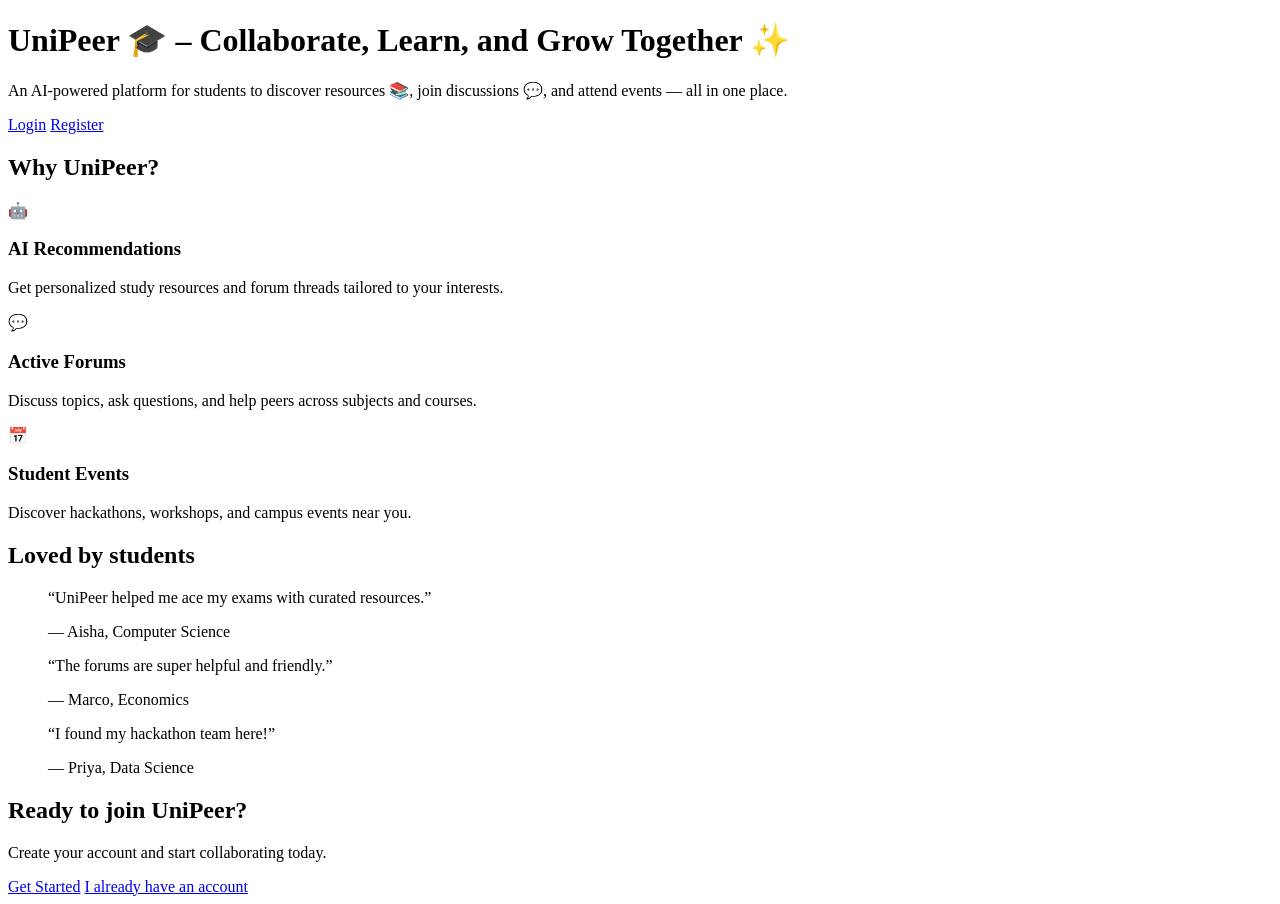
==== frontend/index.html @ 350e987a "feat: Add base frontend structure and styling Co-authored-by: 2205547 <2205547@students.kcau.ac.ke>" ====
<!DOCTYPE html>
<html lang="en" data-theme="light">
<head>
  <meta charset="UTF-8" />
  <meta name="viewport" content="width=device-width, initial-scale=1.0" />
  <title>UniPeer – AI-Powered Student Collaboration Platform</title>
  <link rel="preconnect" href="https://fonts.googleapis.com">
  <link rel="preconnect" href="https://fonts.gstatic.com" crossorigin>
  <link href="https://fonts.googleapis.com/css2?family=Inter:wght@300;400;500;600;700;800&family=Poppins:wght@300;400;500;600;700;800&display=swap" rel="stylesheet">
  <link rel="stylesheet" href="/assets/css/main.css" />
  <link rel="stylesheet" href="/assets/css/components.css" />
  <link rel="stylesheet" href="/assets/css/responsive.css" />
</head>
<body>
  <div id="navbar-root" data-component="/components/navbar.html"></div>

  <header class="hero">
    <div class="container">
      <div class="hero-content">
        <h1>UniPeer 🎓 – Collaborate, Learn, and Grow Together ✨</h1>
        <p class="subtitle">An AI-powered platform for students to discover resources 📚, join discussions 💬, and attend events — all in one place.</p>
        <div class="hero-cta">
          <a class="btn btn-primary" href="/auth/login.html">Login</a>
          <a class="btn btn-accent" href="/auth/register.html">Register</a>
        </div>
      </div>
      <div class="hero-visual" aria-hidden="true">
        <div class="blob blob-1"></div>
        <div class="blob blob-2"></div>
        <div class="blob blob-3"></div>
      </div>
    </div>
  </header>

  <main>
    <section class="features section">
      <div class="container">
        <h2 class="section-title">Why UniPeer?</h2>
        <div class="grid grid-3">
          <div class="card feature">
            <div class="icon">🤖</div>
            <h3>AI Recommendations</h3>
            <p>Get personalized study resources and forum threads tailored to your interests.</p>
          </div>
          <div class="card feature">
            <div class="icon">💬</div>
            <h3>Active Forums</h3>
            <p>Discuss topics, ask questions, and help peers across subjects and courses.</p>
          </div>
          <div class="card feature">
            <div class="icon">📅</div>
            <h3>Student Events</h3>
            <p>Discover hackathons, workshops, and campus events near you.</p>
          </div>
        </div>
      </div>
    </section>

    <section class="testimonials section alt">
      <div class="container">
        <h2 class="section-title">Loved by students</h2>
        <div class="grid grid-3">
          <blockquote class="card quote">
            <p>“UniPeer helped me ace my exams with curated resources.”</p>
            <footer>— Aisha, Computer Science</footer>
          </blockquote>
          <blockquote class="card quote">
            <p>“The forums are super helpful and friendly.”</p>
            <footer>— Marco, Economics</footer>
          </blockquote>
          <blockquote class="card quote">
            <p>“I found my hackathon team here!”</p>
            <footer>— Priya, Data Science</footer>
          </blockquote>
        </div>
      </div>
    </section>

    <section class="cta-banner section">
      <div class="container center">
        <h2>Ready to join UniPeer?</h2>
        <p>Create your account and start collaborating today.</p>
        <div>
          <a class="btn btn-primary" href="/auth/register.html">Get Started</a>
          <a class="btn btn-secondary" href="/auth/login.html">I already have an account</a>
        </div>
      </div>
    </section>
  </main>

  <div id="footer-root" data-component="/components/footer.html"></div>

  <script src="/assets/js/utils.js"></script>
  <script src="/assets/js/api.js"></script>
  <script src="/assets/js/auth.js"></script>
</body>
</html>
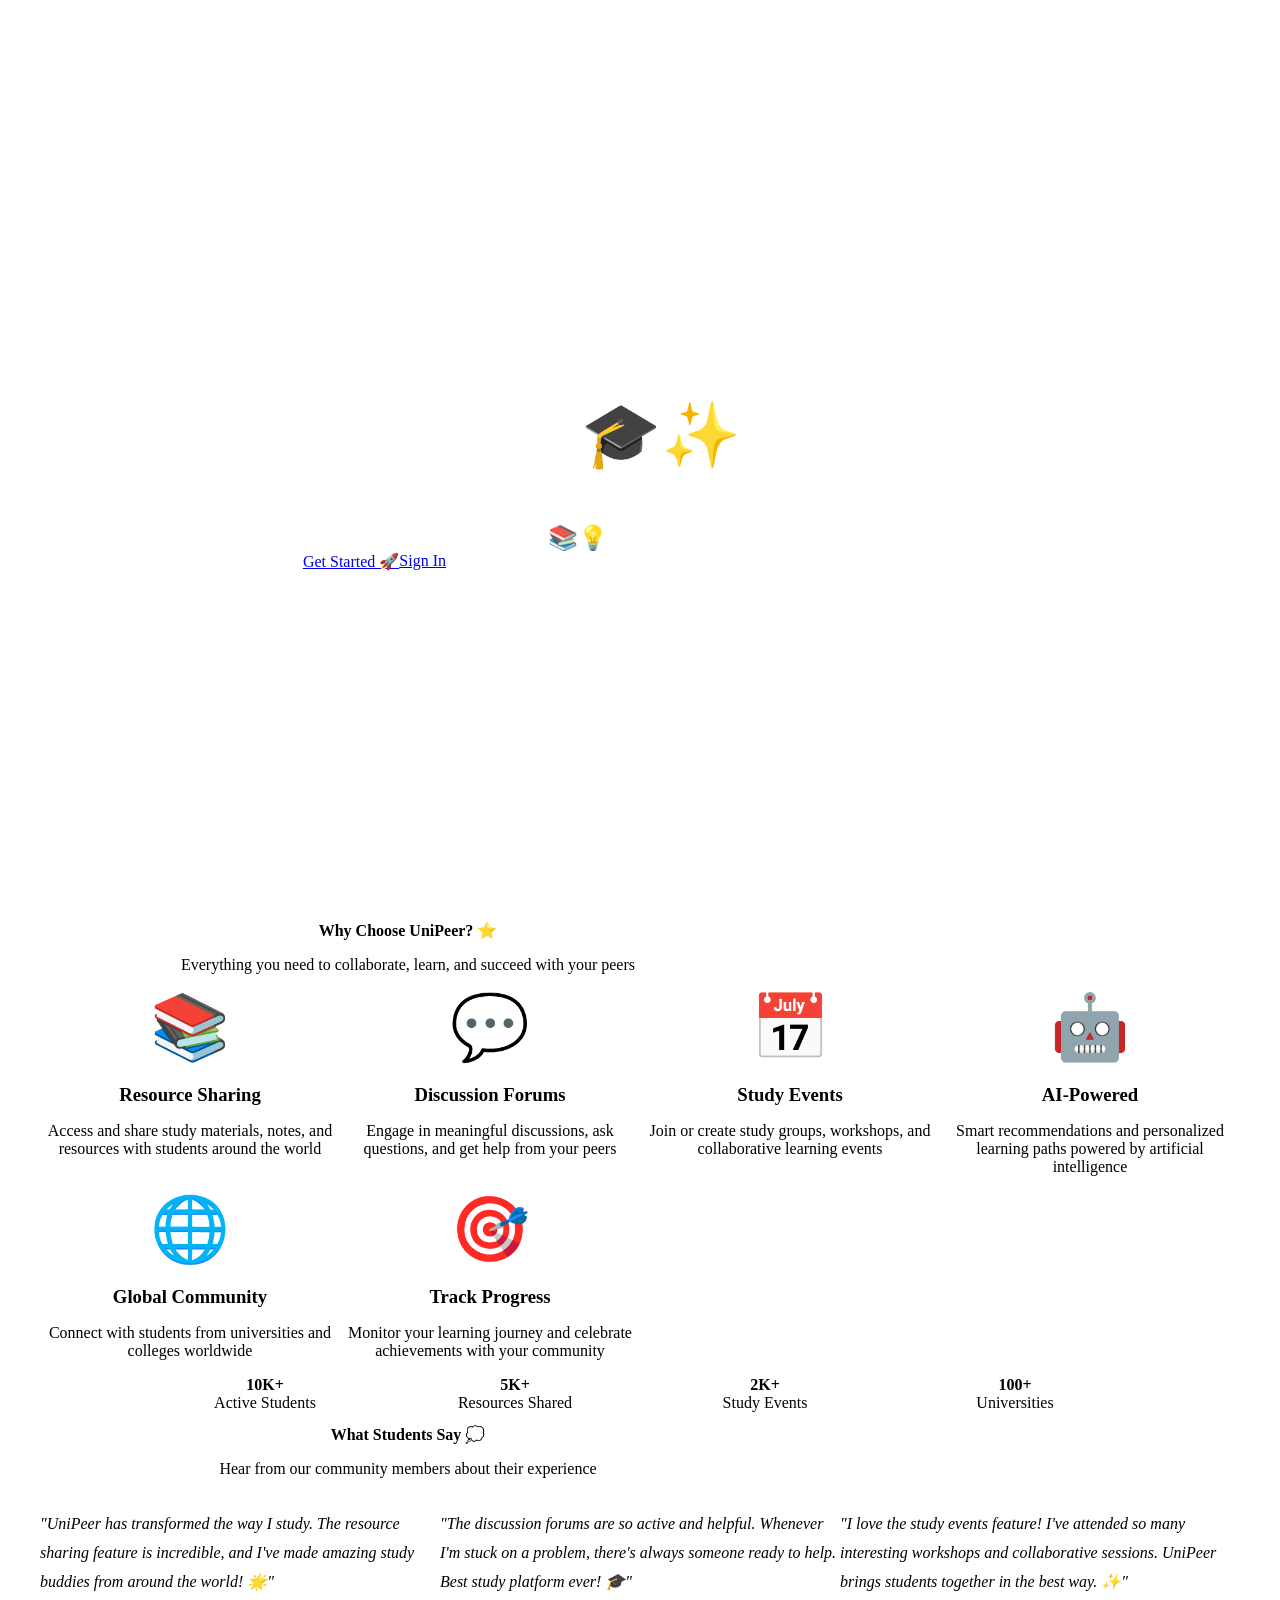
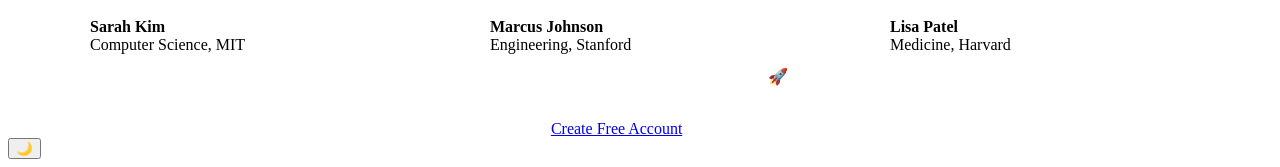
==== commit 92dbbe2f: "feat: Add project documentation and structure Co-authored-by: 2205547 <2205547@students.kcau.ac.ke>" ====
--- a/frontend/index.html
+++ b/frontend/index.html
@@ -1,97 +1,395 @@
 <!DOCTYPE html>
-<html lang="en" data-theme="light">
+<html lang="en">
 <head>
-  <meta charset="UTF-8" />
-  <meta name="viewport" content="width=device-width, initial-scale=1.0" />
-  <title>UniPeer – AI-Powered Student Collaboration Platform</title>
-  <link rel="preconnect" href="https://fonts.googleapis.com">
-  <link rel="preconnect" href="https://fonts.gstatic.com" crossorigin>
-  <link href="https://fonts.googleapis.com/css2?family=Inter:wght@300;400;500;600;700;800&family=Poppins:wght@300;400;500;600;700;800&display=swap" rel="stylesheet">
-  <link rel="stylesheet" href="/assets/css/main.css" />
-  <link rel="stylesheet" href="/assets/css/components.css" />
-  <link rel="stylesheet" href="/assets/css/responsive.css" />
+    <meta charset="UTF-8">
+    <meta name="viewport" content="width=device-width, initial-scale=1.0">
+    <meta name="description" content="UniPeer - AI-Powered Student Collaboration Platform">
+    <title>UniPeer - AI-Powered Student Collaboration</title>
+    
+    <!-- Stylesheets -->
+    <link rel="stylesheet" href="/assets/css/main.css">
+    <link rel="stylesheet" href="/assets/css/components.css">
+    <link rel="stylesheet" href="/assets/css/responsive.css">
+    
+    <style>
+        /* Landing Page Specific Styles */
+        .hero {
+            min-height: 100vh;
+            display: flex;
+            align-items: center;
+            background: linear-gradient(135deg, var(--primary-color) 0%, var(--secondary-color) 100%);
+            color: white;
+            position: relative;
+            overflow: hidden;
+        }
+        
+        .hero::before {
+            content: '';
+            position: absolute;
+            top: 0;
+            left: 0;
+            right: 0;
+            bottom: 0;
+            background: radial-gradient(circle, rgba(255, 255, 255, 0.1) 1px, transparent 1px);
+            background-size: 50px 50px;
+            animation: moveBackground 20s linear infinite;
+        }
+        
+        .hero-content {
+            position: relative;
+            z-index: 1;
+            text-align: center;
+            padding: var(--spacing-2xl);
+        }
+        
+        .hero h1 {
+            font-size: clamp(2rem, 5vw, 4rem);
+            margin-bottom: var(--spacing-lg);
+            color: white;
+        }
+        
+        .hero p {
+            font-size: clamp(1rem, 2vw, 1.5rem);
+            margin-bottom: var(--spacing-2xl);
+            color: rgba(255, 255, 255, 0.9);
+            max-width: 700px;
+            margin-left: auto;
+            margin-right: auto;
+        }
+        
+        .hero-buttons {
+            display: flex;
+            gap: var(--spacing-lg);
+            justify-content: center;
+            flex-wrap: wrap;
+        }
+        
+        .hero-buttons .btn {
+            font-size: var(--font-size-lg);
+            padding: var(--spacing-lg) var(--spacing-2xl);
+            box-shadow: var(--shadow-xl);
+        }
+        
+        .features {
+            padding: var(--spacing-2xl) var(--spacing-lg);
+            background-color: var(--bg-secondary);
+        }
+        
+        .section-intro {
+            text-align: center;
+            max-width: 800px;
+            margin: 0 auto var(--spacing-2xl);
+        }
+        
+        .section-intro h2 {
+            font-size: var(--font-size-3xl);
+            margin-bottom: var(--spacing-md);
+        }
+        
+        .features-grid {
+            display: grid;
+            grid-template-columns: repeat(auto-fit, minmax(280px, 1fr));
+            gap: var(--spacing-2xl);
+            max-width: 1200px;
+            margin: 0 auto;
+        }
+        
+        .feature-card {
+            background-color: var(--bg-primary);
+            padding: var(--spacing-2xl);
+            border-radius: var(--radius-xl);
+            text-align: center;
+            box-shadow: var(--shadow-md);
+            transition: all var(--transition-base);
+        }
+        
+        .feature-card:hover {
+            transform: translateY(-10px);
+            box-shadow: var(--shadow-xl);
+        }
+        
+        .feature-icon {
+            font-size: 4rem;
+            margin-bottom: var(--spacing-lg);
+        }
+        
+        .feature-card h3 {
+            color: var(--text-primary);
+            margin-bottom: var(--spacing-md);
+        }
+        
+        .feature-card p {
+            color: var(--text-secondary);
+        }
+        
+        .testimonials {
+            padding: var(--spacing-2xl) var(--spacing-lg);
+            background-color: var(--bg-primary);
+        }
+        
+        .testimonials-grid {
+            display: grid;
+            grid-template-columns: repeat(auto-fit, minmax(300px, 1fr));
+            gap: var(--spacing-xl);
+            max-width: 1200px;
+            margin: 0 auto;
+        }
+        
+        .testimonial-card {
+            background-color: var(--bg-secondary);
+            padding: var(--spacing-xl);
+            border-radius: var(--radius-lg);
+            border-left: 4px solid var(--primary-color);
+        }
+        
+        .testimonial-text {
+            color: var(--text-secondary);
+            font-style: italic;
+            margin-bottom: var(--spacing-lg);
+            line-height: 1.8;
+        }
+        
+        .testimonial-author {
+            display: flex;
+            align-items: center;
+            gap: var(--spacing-md);
+        }
+        
+        .author-avatar {
+            width: 50px;
+            height: 50px;
+            border-radius: var(--radius-full);
+            background: linear-gradient(135deg, var(--primary-color), var(--secondary-color));
+            display: flex;
+            align-items: center;
+            justify-content: center;
+            color: white;
+            font-weight: 600;
+        }
+        
+        .author-info h4 {
+            margin-bottom: var(--spacing-xs);
+            color: var(--text-primary);
+        }
+        
+        .author-info p {
+            font-size: var(--font-size-sm);
+            color: var(--text-muted);
+            margin: 0;
+        }
+        
+        .cta-section {
+            padding: var(--spacing-2xl) var(--spacing-lg);
+            background: linear-gradient(135deg, var(--primary-color) 0%, var(--secondary-color) 100%);
+            color: white;
+            text-align: center;
+        }
+        
+        .cta-section h2 {
+            font-size: var(--font-size-3xl);
+            margin-bottom: var(--spacing-md);
+            color: white;
+        }
+        
+        .cta-section p {
+            font-size: var(--font-size-lg);
+            margin-bottom: var(--spacing-2xl);
+            color: rgba(255, 255, 255, 0.9);
+        }
+        
+        .stats-section {
+            padding: var(--spacing-2xl) var(--spacing-lg);
+            background-color: var(--bg-secondary);
+        }
+        
+        .stats-container {
+            display: grid;
+            grid-template-columns: repeat(auto-fit, minmax(200px, 1fr));
+            gap: var(--spacing-xl);
+            max-width: 1000px;
+            margin: 0 auto;
+        }
+        
+        .stat-item {
+            text-align: center;
+        }
+        
+        .stat-number {
+            font-size: var(--font-size-4xl);
+            font-weight: 700;
+            color: var(--primary-color);
+            margin-bottom: var(--spacing-sm);
+        }
+        
+        .stat-label {
+            color: var(--text-secondary);
+            font-weight: 500;
+        }
+    </style>
 </head>
 <body>
-  <div id="navbar-root" data-component="/components/navbar.html"></div>
-
-  <header class="hero">
-    <div class="container">
-      <div class="hero-content">
-        <h1>UniPeer 🎓 – Collaborate, Learn, and Grow Together ✨</h1>
-        <p class="subtitle">An AI-powered platform for students to discover resources 📚, join discussions 💬, and attend events — all in one place.</p>
-        <div class="hero-cta">
-          <a class="btn btn-primary" href="/auth/login.html">Login</a>
-          <a class="btn btn-accent" href="/auth/register.html">Register</a>
-        </div>
-      </div>
-      <div class="hero-visual" aria-hidden="true">
-        <div class="blob blob-1"></div>
-        <div class="blob blob-2"></div>
-        <div class="blob blob-3"></div>
-      </div>
-    </div>
-  </header>
-
-  <main>
-    <section class="features section">
-      <div class="container">
-        <h2 class="section-title">Why UniPeer?</h2>
-        <div class="grid grid-3">
-          <div class="card feature">
-            <div class="icon">🤖</div>
-            <h3>AI Recommendations</h3>
-            <p>Get personalized study resources and forum threads tailored to your interests.</p>
-          </div>
-          <div class="card feature">
-            <div class="icon">💬</div>
-            <h3>Active Forums</h3>
-            <p>Discuss topics, ask questions, and help peers across subjects and courses.</p>
-          </div>
-          <div class="card feature">
-            <div class="icon">📅</div>
-            <h3>Student Events</h3>
-            <p>Discover hackathons, workshops, and campus events near you.</p>
-          </div>
-        </div>
-      </div>
-    </section>
-
-    <section class="testimonials section alt">
-      <div class="container">
-        <h2 class="section-title">Loved by students</h2>
-        <div class="grid grid-3">
-          <blockquote class="card quote">
-            <p>“UniPeer helped me ace my exams with curated resources.”</p>
-            <footer>— Aisha, Computer Science</footer>
-          </blockquote>
-          <blockquote class="card quote">
-            <p>“The forums are super helpful and friendly.”</p>
-            <footer>— Marco, Economics</footer>
-          </blockquote>
-          <blockquote class="card quote">
-            <p>“I found my hackathon team here!”</p>
-            <footer>— Priya, Data Science</footer>
-          </blockquote>
-        </div>
-      </div>
-    </section>
-
-    <section class="cta-banner section">
-      <div class="container center">
-        <h2>Ready to join UniPeer?</h2>
-        <p>Create your account and start collaborating today.</p>
-        <div>
-          <a class="btn btn-primary" href="/auth/register.html">Get Started</a>
-          <a class="btn btn-secondary" href="/auth/login.html">I already have an account</a>
-        </div>
-      </div>
-    </section>
-  </main>
-
-  <div id="footer-root" data-component="/components/footer.html"></div>
-
-  <script src="/assets/js/utils.js"></script>
-  <script src="/assets/js/api.js"></script>
-  <script src="/assets/js/auth.js"></script>
+    <!-- Hero Section -->
+    <section class="hero">
+        <div class="hero-content container">
+            <h1>Welcome to UniPeer 🎓✨</h1>
+            <p>AI-Powered Student Collaboration Platform connecting students worldwide for better learning experiences 📚💡</p>
+            <div class="hero-buttons">
+                <a href="/auth/register.html" class="btn btn-accent">Get Started 🚀</a>
+                <a href="/auth/login.html" class="btn btn-outline">Sign In</a>
+            </div>
+        </div>
+    </section>
+    
+    <!-- Features Section -->
+    <section class="features">
+        <div class="container">
+            <div class="section-intro">
+                <h2>Why Choose UniPeer? ⭐</h2>
+                <p>Everything you need to collaborate, learn, and succeed with your peers</p>
+            </div>
+            
+            <div class="features-grid">
+                <div class="feature-card">
+                    <div class="feature-icon">📚</div>
+                    <h3>Resource Sharing</h3>
+                    <p>Access and share study materials, notes, and resources with students around the world</p>
+                </div>
+                
+                <div class="feature-card">
+                    <div class="feature-icon">💬</div>
+                    <h3>Discussion Forums</h3>
+                    <p>Engage in meaningful discussions, ask questions, and get help from your peers</p>
+                </div>
+                
+                <div class="feature-card">
+                    <div class="feature-icon">📅</div>
+                    <h3>Study Events</h3>
+                    <p>Join or create study groups, workshops, and collaborative learning events</p>
+                </div>
+                
+                <div class="feature-card">
+                    <div class="feature-icon">🤖</div>
+                    <h3>AI-Powered</h3>
+                    <p>Smart recommendations and personalized learning paths powered by artificial intelligence</p>
+                </div>
+                
+                <div class="feature-card">
+                    <div class="feature-icon">🌐</div>
+                    <h3>Global Community</h3>
+                    <p>Connect with students from universities and colleges worldwide</p>
+                </div>
+                
+                <div class="feature-card">
+                    <div class="feature-icon">🎯</div>
+                    <h3>Track Progress</h3>
+                    <p>Monitor your learning journey and celebrate achievements with your community</p>
+                </div>
+            </div>
+        </div>
+    </section>
+    
+    <!-- Stats Section -->
+    <section class="stats-section">
+        <div class="container">
+            <div class="stats-container">
+                <div class="stat-item">
+                    <div class="stat-number">10K+</div>
+                    <div class="stat-label">Active Students</div>
+                </div>
+                <div class="stat-item">
+                    <div class="stat-number">5K+</div>
+                    <div class="stat-label">Resources Shared</div>
+                </div>
+                <div class="stat-item">
+                    <div class="stat-number">2K+</div>
+                    <div class="stat-label">Study Events</div>
+                </div>
+                <div class="stat-item">
+                    <div class="stat-number">100+</div>
+                    <div class="stat-label">Universities</div>
+                </div>
+            </div>
+        </div>
+    </section>
+    
+    <!-- Testimonials Section -->
+    <section class="testimonials">
+        <div class="container">
+            <div class="section-intro">
+                <h2>What Students Say 💭</h2>
+                <p>Hear from our community members about their experience</p>
+            </div>
+            
+            <div class="testimonials-grid">
+                <div class="testimonial-card">
+                    <p class="testimonial-text">"UniPeer has transformed the way I study. The resource sharing feature is incredible, and I've made amazing study buddies from around the world! 🌟"</p>
+                    <div class="testimonial-author">
+                        <div class="author-avatar">SK</div>
+                        <div class="author-info">
+                            <h4>Sarah Kim</h4>
+                            <p>Computer Science, MIT</p>
+                        </div>
+                    </div>
+                </div>
+                
+                <div class="testimonial-card">
+                    <p class="testimonial-text">"The discussion forums are so active and helpful. Whenever I'm stuck on a problem, there's always someone ready to help. Best study platform ever! 🎓"</p>
+                    <div class="testimonial-author">
+                        <div class="author-avatar">MJ</div>
+                        <div class="author-info">
+                            <h4>Marcus Johnson</h4>
+                            <p>Engineering, Stanford</p>
+                        </div>
+                    </div>
+                </div>
+                
+                <div class="testimonial-card">
+                    <p class="testimonial-text">"I love the study events feature! I've attended so many interesting workshops and collaborative sessions. UniPeer brings students together in the best way. ✨"</p>
+                    <div class="testimonial-author">
+                        <div class="author-avatar">LP</div>
+                        <div class="author-info">
+                            <h4>Lisa Patel</h4>
+                            <p>Medicine, Harvard</p>
+                        </div>
+                    </div>
+                </div>
+            </div>
+        </div>
+    </section>
+    
+    <!-- CTA Section -->
+    <section class="cta-section">
+        <div class="container">
+            <h2>Ready to Start Your Learning Journey? 🚀</h2>
+            <p>Join thousands of students collaborating and succeeding together</p>
+            <div class="hero-buttons">
+                <a href="/auth/register.html" class="btn btn-accent">Create Free Account</a>
+                <a href="/auth/login.html" class="btn btn-outline" style="border-color: white; color: white;">Sign In</a>
+            </div>
+        </div>
+    </section>
+    
+    <!-- Footer -->
+    <div id="footer-container"></div>
+    
+    <!-- Dark Mode Toggle -->
+    <button class="theme-toggle" onclick="toggleDarkMode()" aria-label="Toggle dark mode">
+        🌙
+    </button>
+    
+    <!-- Scripts -->
+    <script src="/assets/js/api.js"></script>
+    <script src="/assets/js/auth.js"></script>
+    <script src="/assets/js/utils.js"></script>
+    
+    <script>
+        // Load footer
+        loadComponent('/components/footer.html', '#footer-container');
+        
+        // Redirect to dashboard if already authenticated
+        if (authManager.isAuthenticated()) {
+            window.location.href = '/dashboard/index.html';
+        }
+    </script>
 </body>
 </html>
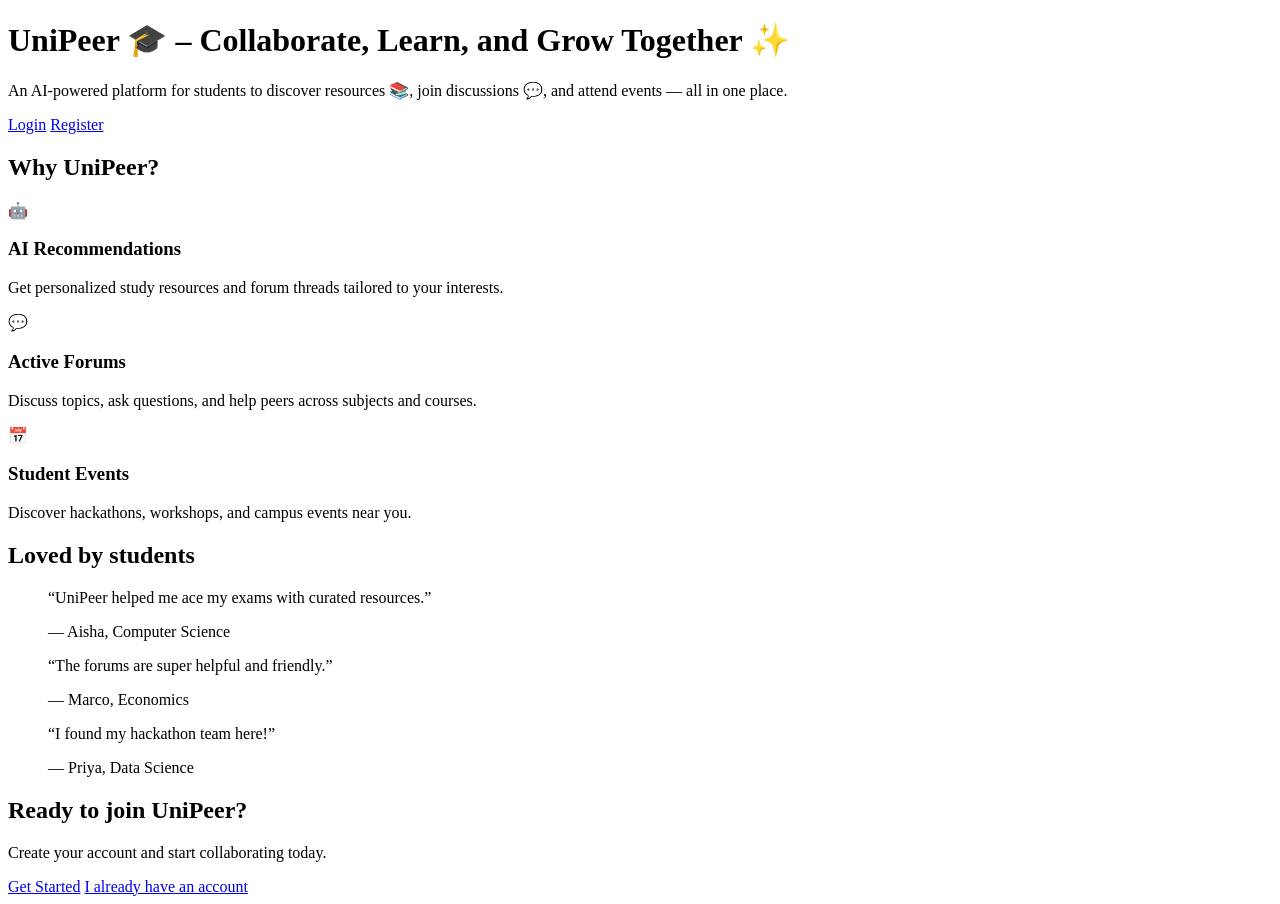
==== commit 01b77035: "feat: Implement SPA navigation and UI enhancements This commit introduces Single Page Application na" ====
--- a/frontend/index.html
+++ b/frontend/index.html
@@ -1,395 +1,98 @@
 <!DOCTYPE html>
-<html lang="en">
+<html lang="en" data-theme="light">
 <head>
-    <meta charset="UTF-8">
-    <meta name="viewport" content="width=device-width, initial-scale=1.0">
-    <meta name="description" content="UniPeer - AI-Powered Student Collaboration Platform">
-    <title>UniPeer - AI-Powered Student Collaboration</title>
-    
-    <!-- Stylesheets -->
-    <link rel="stylesheet" href="/assets/css/main.css">
-    <link rel="stylesheet" href="/assets/css/components.css">
-    <link rel="stylesheet" href="/assets/css/responsive.css">
-    
-    <style>
-        /* Landing Page Specific Styles */
-        .hero {
-            min-height: 100vh;
-            display: flex;
-            align-items: center;
-            background: linear-gradient(135deg, var(--primary-color) 0%, var(--secondary-color) 100%);
-            color: white;
-            position: relative;
-            overflow: hidden;
-        }
-        
-        .hero::before {
-            content: '';
-            position: absolute;
-            top: 0;
-            left: 0;
-            right: 0;
-            bottom: 0;
-            background: radial-gradient(circle, rgba(255, 255, 255, 0.1) 1px, transparent 1px);
-            background-size: 50px 50px;
-            animation: moveBackground 20s linear infinite;
-        }
-        
-        .hero-content {
-            position: relative;
-            z-index: 1;
-            text-align: center;
-            padding: var(--spacing-2xl);
-        }
-        
-        .hero h1 {
-            font-size: clamp(2rem, 5vw, 4rem);
-            margin-bottom: var(--spacing-lg);
-            color: white;
-        }
-        
-        .hero p {
-            font-size: clamp(1rem, 2vw, 1.5rem);
-            margin-bottom: var(--spacing-2xl);
-            color: rgba(255, 255, 255, 0.9);
-            max-width: 700px;
-            margin-left: auto;
-            margin-right: auto;
-        }
-        
-        .hero-buttons {
-            display: flex;
-            gap: var(--spacing-lg);
-            justify-content: center;
-            flex-wrap: wrap;
-        }
-        
-        .hero-buttons .btn {
-            font-size: var(--font-size-lg);
-            padding: var(--spacing-lg) var(--spacing-2xl);
-            box-shadow: var(--shadow-xl);
-        }
-        
-        .features {
-            padding: var(--spacing-2xl) var(--spacing-lg);
-            background-color: var(--bg-secondary);
-        }
-        
-        .section-intro {
-            text-align: center;
-            max-width: 800px;
-            margin: 0 auto var(--spacing-2xl);
-        }
-        
-        .section-intro h2 {
-            font-size: var(--font-size-3xl);
-            margin-bottom: var(--spacing-md);
-        }
-        
-        .features-grid {
-            display: grid;
-            grid-template-columns: repeat(auto-fit, minmax(280px, 1fr));
-            gap: var(--spacing-2xl);
-            max-width: 1200px;
-            margin: 0 auto;
-        }
-        
-        .feature-card {
-            background-color: var(--bg-primary);
-            padding: var(--spacing-2xl);
-            border-radius: var(--radius-xl);
-            text-align: center;
-            box-shadow: var(--shadow-md);
-            transition: all var(--transition-base);
-        }
-        
-        .feature-card:hover {
-            transform: translateY(-10px);
-            box-shadow: var(--shadow-xl);
-        }
-        
-        .feature-icon {
-            font-size: 4rem;
-            margin-bottom: var(--spacing-lg);
-        }
-        
-        .feature-card h3 {
-            color: var(--text-primary);
-            margin-bottom: var(--spacing-md);
-        }
-        
-        .feature-card p {
-            color: var(--text-secondary);
-        }
-        
-        .testimonials {
-            padding: var(--spacing-2xl) var(--spacing-lg);
-            background-color: var(--bg-primary);
-        }
-        
-        .testimonials-grid {
-            display: grid;
-            grid-template-columns: repeat(auto-fit, minmax(300px, 1fr));
-            gap: var(--spacing-xl);
-            max-width: 1200px;
-            margin: 0 auto;
-        }
-        
-        .testimonial-card {
-            background-color: var(--bg-secondary);
-            padding: var(--spacing-xl);
-            border-radius: var(--radius-lg);
-            border-left: 4px solid var(--primary-color);
-        }
-        
-        .testimonial-text {
-            color: var(--text-secondary);
-            font-style: italic;
-            margin-bottom: var(--spacing-lg);
-            line-height: 1.8;
-        }
-        
-        .testimonial-author {
-            display: flex;
-            align-items: center;
-            gap: var(--spacing-md);
-        }
-        
-        .author-avatar {
-            width: 50px;
-            height: 50px;
-            border-radius: var(--radius-full);
-            background: linear-gradient(135deg, var(--primary-color), var(--secondary-color));
-            display: flex;
-            align-items: center;
-            justify-content: center;
-            color: white;
-            font-weight: 600;
-        }
-        
-        .author-info h4 {
-            margin-bottom: var(--spacing-xs);
-            color: var(--text-primary);
-        }
-        
-        .author-info p {
-            font-size: var(--font-size-sm);
-            color: var(--text-muted);
-            margin: 0;
-        }
-        
-        .cta-section {
-            padding: var(--spacing-2xl) var(--spacing-lg);
-            background: linear-gradient(135deg, var(--primary-color) 0%, var(--secondary-color) 100%);
-            color: white;
-            text-align: center;
-        }
-        
-        .cta-section h2 {
-            font-size: var(--font-size-3xl);
-            margin-bottom: var(--spacing-md);
-            color: white;
-        }
-        
-        .cta-section p {
-            font-size: var(--font-size-lg);
-            margin-bottom: var(--spacing-2xl);
-            color: rgba(255, 255, 255, 0.9);
-        }
-        
-        .stats-section {
-            padding: var(--spacing-2xl) var(--spacing-lg);
-            background-color: var(--bg-secondary);
-        }
-        
-        .stats-container {
-            display: grid;
-            grid-template-columns: repeat(auto-fit, minmax(200px, 1fr));
-            gap: var(--spacing-xl);
-            max-width: 1000px;
-            margin: 0 auto;
-        }
-        
-        .stat-item {
-            text-align: center;
-        }
-        
-        .stat-number {
-            font-size: var(--font-size-4xl);
-            font-weight: 700;
-            color: var(--primary-color);
-            margin-bottom: var(--spacing-sm);
-        }
-        
-        .stat-label {
-            color: var(--text-secondary);
-            font-weight: 500;
-        }
-    </style>
+  <meta charset="UTF-8" />
+  <meta name="viewport" content="width=device-width, initial-scale=1.0" />
+  <title>UniPeer – AI-Powered Student Collaboration Platform</title>
+  <link rel="preconnect" href="https://fonts.googleapis.com">
+  <link rel="preconnect" href="https://fonts.gstatic.com" crossorigin>
+  <link href="https://fonts.googleapis.com/css2?family=Inter:wght@300;400;500;600;700;800&family=Poppins:wght@300;400;500;600;700;800&display=swap" rel="stylesheet">
+  <link rel="stylesheet" href="/assets/css/main.css" />
+  <link rel="stylesheet" href="/assets/css/components.css" />
+  <link rel="stylesheet" href="/assets/css/responsive.css" />
 </head>
 <body>
-    <!-- Hero Section -->
-    <section class="hero">
-        <div class="hero-content container">
-            <h1>Welcome to UniPeer 🎓✨</h1>
-            <p>AI-Powered Student Collaboration Platform connecting students worldwide for better learning experiences 📚💡</p>
-            <div class="hero-buttons">
-                <a href="/auth/register.html" class="btn btn-accent">Get Started 🚀</a>
-                <a href="/auth/login.html" class="btn btn-outline">Sign In</a>
-            </div>
+  <div id="navbar"></div>
+
+  <header class="hero">
+    <div class="container">
+      <div class="hero-content">
+        <h1>UniPeer 🎓 – Collaborate, Learn, and Grow Together ✨</h1>
+        <p class="subtitle">An AI-powered platform for students to discover resources 📚, join discussions 💬, and attend events — all in one place.</p>
+        <div class="hero-cta">
+          <a class="btn btn-primary" href="/auth/login.html">Login</a>
+          <a class="btn btn-accent" href="/auth/register.html">Register</a>
         </div>
+      </div>
+      <div class="hero-visual" aria-hidden="true">
+        <div class="blob blob-1"></div>
+        <div class="blob blob-2"></div>
+        <div class="blob blob-3"></div>
+      </div>
+    </div>
+  </header>
+
+  <main>
+    <section class="features section">
+      <div class="container">
+        <h2 class="section-title">Why UniPeer?</h2>
+        <div class="grid grid-3">
+          <div class="card feature">
+            <div class="icon">🤖</div>
+            <h3>AI Recommendations</h3>
+            <p>Get personalized study resources and forum threads tailored to your interests.</p>
+          </div>
+          <div class="card feature">
+            <div class="icon">💬</div>
+            <h3>Active Forums</h3>
+            <p>Discuss topics, ask questions, and help peers across subjects and courses.</p>
+          </div>
+          <div class="card feature">
+            <div class="icon">📅</div>
+            <h3>Student Events</h3>
+            <p>Discover hackathons, workshops, and campus events near you.</p>
+          </div>
+        </div>
+      </div>
     </section>
-    
-    <!-- Features Section -->
-    <section class="features">
-        <div class="container">
-            <div class="section-intro">
-                <h2>Why Choose UniPeer? ⭐</h2>
-                <p>Everything you need to collaborate, learn, and succeed with your peers</p>
-            </div>
-            
-            <div class="features-grid">
-                <div class="feature-card">
-                    <div class="feature-icon">📚</div>
-                    <h3>Resource Sharing</h3>
-                    <p>Access and share study materials, notes, and resources with students around the world</p>
-                </div>
-                
-                <div class="feature-card">
-                    <div class="feature-icon">💬</div>
-                    <h3>Discussion Forums</h3>
-                    <p>Engage in meaningful discussions, ask questions, and get help from your peers</p>
-                </div>
-                
-                <div class="feature-card">
-                    <div class="feature-icon">📅</div>
-                    <h3>Study Events</h3>
-                    <p>Join or create study groups, workshops, and collaborative learning events</p>
-                </div>
-                
-                <div class="feature-card">
-                    <div class="feature-icon">🤖</div>
-                    <h3>AI-Powered</h3>
-                    <p>Smart recommendations and personalized learning paths powered by artificial intelligence</p>
-                </div>
-                
-                <div class="feature-card">
-                    <div class="feature-icon">🌐</div>
-                    <h3>Global Community</h3>
-                    <p>Connect with students from universities and colleges worldwide</p>
-                </div>
-                
-                <div class="feature-card">
-                    <div class="feature-icon">🎯</div>
-                    <h3>Track Progress</h3>
-                    <p>Monitor your learning journey and celebrate achievements with your community</p>
-                </div>
-            </div>
+
+    <section class="testimonials section alt">
+      <div class="container">
+        <h2 class="section-title">Loved by students</h2>
+        <div class="grid grid-3">
+          <blockquote class="card quote">
+            <p>“UniPeer helped me ace my exams with curated resources.”</p>
+            <footer>— Aisha, Computer Science</footer>
+          </blockquote>
+          <blockquote class="card quote">
+            <p>“The forums are super helpful and friendly.”</p>
+            <footer>— Marco, Economics</footer>
+          </blockquote>
+          <blockquote class="card quote">
+            <p>“I found my hackathon team here!”</p>
+            <footer>— Priya, Data Science</footer>
+          </blockquote>
         </div>
+      </div>
     </section>
-    
-    <!-- Stats Section -->
-    <section class="stats-section">
-        <div class="container">
-            <div class="stats-container">
-                <div class="stat-item">
-                    <div class="stat-number">10K+</div>
-                    <div class="stat-label">Active Students</div>
-                </div>
-                <div class="stat-item">
-                    <div class="stat-number">5K+</div>
-                    <div class="stat-label">Resources Shared</div>
-                </div>
-                <div class="stat-item">
-                    <div class="stat-number">2K+</div>
-                    <div class="stat-label">Study Events</div>
-                </div>
-                <div class="stat-item">
-                    <div class="stat-number">100+</div>
-                    <div class="stat-label">Universities</div>
-                </div>
-            </div>
+
+    <section class="cta-banner section">
+      <div class="container center">
+        <h2>Ready to join UniPeer?</h2>
+        <p>Create your account and start collaborating today.</p>
+        <div>
+          <a class="btn btn-primary" href="/auth/register.html">Get Started</a>
+          <a class="btn btn-secondary" href="/auth/login.html">I already have an account</a>
         </div>
+      </div>
     </section>
-    
-    <!-- Testimonials Section -->
-    <section class="testimonials">
-        <div class="container">
-            <div class="section-intro">
-                <h2>What Students Say 💭</h2>
-                <p>Hear from our community members about their experience</p>
-            </div>
-            
-            <div class="testimonials-grid">
-                <div class="testimonial-card">
-                    <p class="testimonial-text">"UniPeer has transformed the way I study. The resource sharing feature is incredible, and I've made amazing study buddies from around the world! 🌟"</p>
-                    <div class="testimonial-author">
-                        <div class="author-avatar">SK</div>
-                        <div class="author-info">
-                            <h4>Sarah Kim</h4>
-                            <p>Computer Science, MIT</p>
-                        </div>
-                    </div>
-                </div>
-                
-                <div class="testimonial-card">
-                    <p class="testimonial-text">"The discussion forums are so active and helpful. Whenever I'm stuck on a problem, there's always someone ready to help. Best study platform ever! 🎓"</p>
-                    <div class="testimonial-author">
-                        <div class="author-avatar">MJ</div>
-                        <div class="author-info">
-                            <h4>Marcus Johnson</h4>
-                            <p>Engineering, Stanford</p>
-                        </div>
-                    </div>
-                </div>
-                
-                <div class="testimonial-card">
-                    <p class="testimonial-text">"I love the study events feature! I've attended so many interesting workshops and collaborative sessions. UniPeer brings students together in the best way. ✨"</p>
-                    <div class="testimonial-author">
-                        <div class="author-avatar">LP</div>
-                        <div class="author-info">
-                            <h4>Lisa Patel</h4>
-                            <p>Medicine, Harvard</p>
-                        </div>
-                    </div>
-                </div>
-            </div>
-        </div>
-    </section>
-    
-    <!-- CTA Section -->
-    <section class="cta-section">
-        <div class="container">
-            <h2>Ready to Start Your Learning Journey? 🚀</h2>
-            <p>Join thousands of students collaborating and succeeding together</p>
-            <div class="hero-buttons">
-                <a href="/auth/register.html" class="btn btn-accent">Create Free Account</a>
-                <a href="/auth/login.html" class="btn btn-outline" style="border-color: white; color: white;">Sign In</a>
-            </div>
-        </div>
-    </section>
-    
-    <!-- Footer -->
-    <div id="footer-container"></div>
-    
-    <!-- Dark Mode Toggle -->
-    <button class="theme-toggle" onclick="toggleDarkMode()" aria-label="Toggle dark mode">
-        🌙
-    </button>
-    
-    <!-- Scripts -->
-    <script src="/assets/js/api.js"></script>
-    <script src="/assets/js/auth.js"></script>
-    <script src="/assets/js/utils.js"></script>
-    
-    <script>
-        // Load footer
-        loadComponent('/components/footer.html', '#footer-container');
-        
-        // Redirect to dashboard if already authenticated
-        if (authManager.isAuthenticated()) {
-            window.location.href = '/dashboard/index.html';
-        }
-    </script>
+  </main>
+
+  <div id="footer"></div>
+
+  <script src="/assets/js/utils.js"></script>
+  <script src="/assets/js/api.js"></script>
+  <script src="/assets/js/auth.js"></script>
+  <script src="/assets/js/main.js"></script>
 </body>
 </html>
